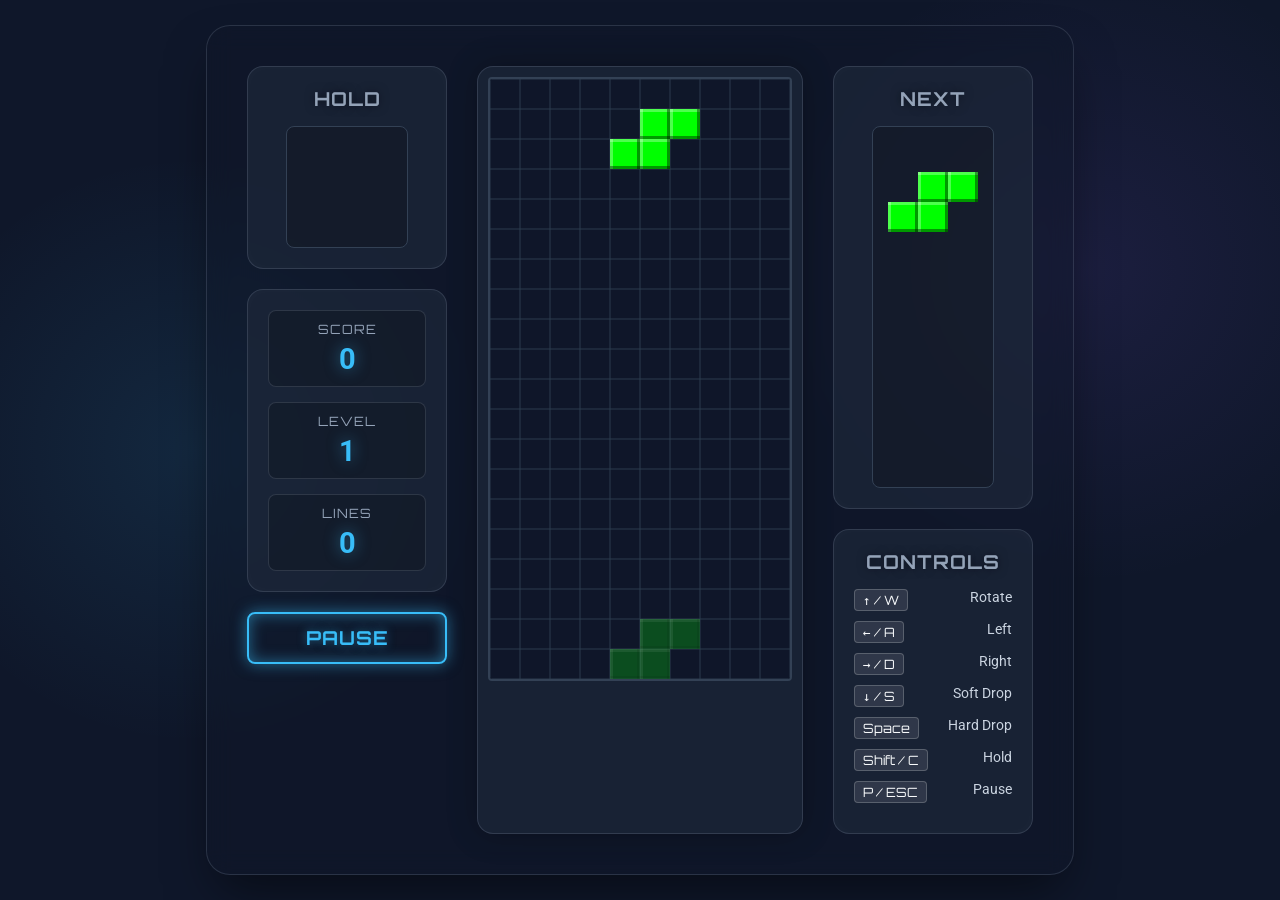
==== tetris/index.html @ 19cea66f "Deploy tetris app" ====
<!DOCTYPE html>
<html lang="ja">
<head>
    <meta charset="UTF-8">
    <meta name="viewport" content="width=device-width, initial-scale=1.0">
    <title>モダンテトリス</title>
    <link rel="stylesheet" href="style.css">
    <link href="https://fonts.googleapis.com/css2?family=Orbitron:wght@400;700&family=Roboto:wght@300;400;700&display=swap" rel="stylesheet">
</head>
<body>
    <div class="game-container">
        <div class="game-info left-panel">
            <div class="panel-box hold-box">
                <h2>HOLD</h2>
                <canvas id="hold-canvas" width="120" height="120"></canvas>
            </div>
            <div class="panel-box stats-box">
                <div class="stat">
                    <span>SCORE</span>
                    <span id="score">0</span>
                </div>
                <div class="stat">
                    <span>LEVEL</span>
                    <span id="level">1</span>
                </div>
                <div class="stat">
                    <span>LINES</span>
                    <span id="lines">0</span>
                </div>
            </div>
            <button id="pause-btn" class="neon-button">PAUSE</button>
        </div>
        
        <div class="game-board">
            <canvas id="tetris-canvas" width="300" height="600"></canvas>
            <div id="game-over-screen" class="overlay hidden">
                <h2>GAME OVER</h2>
                <p>Final Score: <span id="final-score">0</span></p>
                <button id="restart-btn" class="neon-button">RETRY</button>
            </div>
            <div id="pause-screen" class="overlay hidden">
                <h2>PAUSE</h2>
                <p>Press P or ESC to Resume</p>
            </div>
        </div>

        <div class="game-info right-panel">
            <div class="panel-box next-box">
                <h2>NEXT</h2>
                <canvas id="next-canvas" width="120" height="360"></canvas>
            </div>
            <div class="controls-hint panel-box">
                <h3>CONTROLS</h3>
                <ul>
                    <li><span>↑ / W</span> Rotate</li>
                    <li><span>← / A</span> Left</li>
                    <li><span>→ / D</span> Right</li>
                    <li><span>↓ / S</span> Soft Drop</li>
                    <li><span>Space</span> Hard Drop</li>
                    <li><span>Shift / C</span> Hold</li>
                    <li><span>P / ESC</span> Pause</li>
                </ul>
            </div>
        </div>
    </div>
    <script src="script.js"></script>
</body>
</html>
---- tetris/style.css ----
:root {
    --bg-color: #0f172a;
    --panel-bg: rgba(30, 41, 59, 0.7);
    --border-color: rgba(148, 163, 184, 0.2);
    --text-primary: #f8fafc;
    --text-secondary: #94a3b8;
    --accent-color: #38bdf8;
    --accent-glow: rgba(56, 189, 248, 0.5);
    --canva-bg: rgba(15, 23, 42, 0.8);
    --canva-border: #334155;
}

* {
    box-sizing: border-box;
    margin: 0;
    padding: 0;
}

body {
    background-color: var(--bg-color);
    background-image: 
        radial-gradient(circle at 15% 50%, rgba(56, 189, 248, 0.1), transparent 25%),
        radial-gradient(circle at 85% 30%, rgba(139, 92, 246, 0.1), transparent 25%);
    color: var(--text-primary);
    font-family: 'Roboto', sans-serif;
    display: flex;
    justify-content: center;
    align-items: center;
    height: 100vh;
    overflow: hidden;
}

h1, h2, h3, .stat span:first-child, .neon-button {
    font-family: 'Orbitron', sans-serif;
    letter-spacing: 1px;
}

.game-container {
    display: flex;
    gap: 30px;
    align-items: stretch;
    padding: 2.5rem;
    background: rgba(15, 23, 42, 0.4);
    backdrop-filter: blur(12px);
    border: 1px solid var(--border-color);
    border-radius: 24px;
    box-shadow: 0 25px 50px -12px rgba(0, 0, 0, 0.5);
}

.game-info {
    display: flex;
    flex-direction: column;
    gap: 20px;
    width: 200px;
}

.panel-box {
    background: var(--panel-bg);
    border: 1px solid var(--border-color);
    border-radius: 16px;
    padding: 20px;
    box-shadow: inset 0 0 15px rgba(255, 255, 255, 0.02);
}

.panel-box h2, .panel-box h3 {
    text-align: center;
    color: var(--text-secondary);
    font-size: 1.2rem;
    margin-bottom: 15px;
    text-shadow: 0 0 10px rgba(0, 0, 0, 0.5);
}

.hold-box canvas, .next-box canvas {
    display: block;
    margin: 0 auto;
    background: rgba(0, 0, 0, 0.2);
    border-radius: 8px;
    border: 1px solid var(--canva-border);
}

.stats-box {
    display: flex;
    flex-direction: column;
    gap: 15px;
}

.stat {
    display: flex;
    flex-direction: column;
    align-items: center;
    background: rgba(0, 0, 0, 0.2);
    padding: 10px;
    border-radius: 8px;
    border: 1px solid var(--border-color);
}

.stat span:first-child {
    font-size: 0.8rem;
    color: var(--text-secondary);
    margin-bottom: 5px;
}

.stat span:last-child {
    font-size: 1.8rem;
    font-weight: 700;
    color: var(--accent-color);
    text-shadow: 0 0 15px var(--accent-glow);
}

.game-board {
    position: relative;
    padding: 10px;
    background: var(--panel-bg);
    border-radius: 16px;
    border: 1px solid var(--border-color);
    box-shadow: 0 0 30px rgba(0, 0, 0, 0.3);
}

#tetris-canvas {
    display: block;
    background-color: var(--canva-bg);
    border: 2px solid var(--canva-border);
    border-radius: 4px;
    box-shadow: inset 0 0 20px rgba(0,0,0,0.8);
}

.overlay {
    position: absolute;
    top: 0;
    left: 0;
    width: 100%;
    height: 100%;
    background: rgba(15, 23, 42, 0.85);
    backdrop-filter: blur(4px);
    display: flex;
    flex-direction: column;
    justify-content: center;
    align-items: center;
    border-radius: 16px;
    z-index: 10;
    transition: opacity 0.3s ease;
}

.overlay.hidden {
    opacity: 0;
    pointer-events: none;
}

.overlay h2 {
    font-size: 2.5rem;
    color: #ef4444;
    text-shadow: 0 0 20px rgba(239, 68, 68, 0.6);
    margin-bottom: 10px;
}

#pause-screen h2 {
    color: var(--accent-color);
    text-shadow: 0 0 20px var(--accent-glow);
}

.overlay p {
    font-size: 1.2rem;
    margin-bottom: 25px;
    color: var(--text-primary);
}

#final-score {
    font-weight: bold;
    color: var(--accent-color);
    font-size: 1.5rem;
}

.neon-button {
    background: transparent;
    color: var(--accent-color);
    border: 2px solid var(--accent-color);
    padding: 12px 30px;
    font-size: 1.2rem;
    font-weight: bold;
    border-radius: 8px;
    cursor: pointer;
    transition: all 0.3s ease;
    text-shadow: 0 0 10px var(--accent-glow);
    box-shadow: 0 0 15px inset var(--accent-glow), 0 0 15px var(--accent-glow);
}

.neon-button:hover {
    background: var(--accent-color);
    color: #fff;
    box-shadow: 0 0 30px inset var(--accent-glow), 0 0 30px var(--accent-glow);
}

.controls-hint ul {
    list-style: none;
}

.controls-hint li {
    display: flex;
    justify-content: space-between;
    margin-bottom: 10px;
    font-size: 0.9rem;
    color: #cbd5e1;
}

.controls-hint li span {
    background: rgba(255,255,255,0.1);
    padding: 2px 8px;
    border-radius: 4px;
    font-family: 'Orbitron', monospace;
    font-size: 0.8rem;
    color: var(--text-primary);
    border: 1px solid rgba(255,255,255,0.2);
}
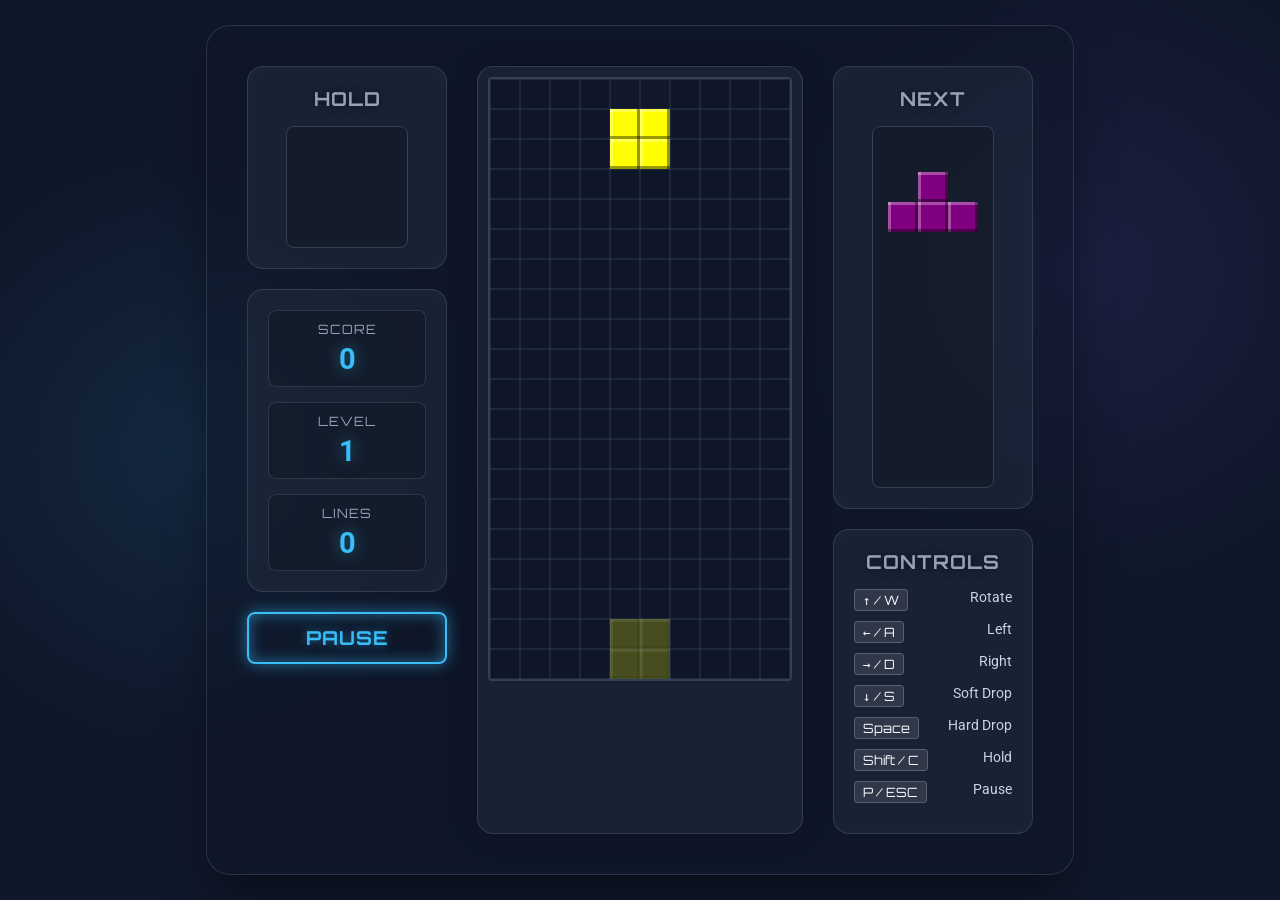
==== commit 7c2a75e8: "Update tetris with mobile responsive layout and on-screen controls" ====
--- a/tetris/index.html
+++ b/tetris/index.html
@@ -2,7 +2,7 @@
 <html lang="ja">
 <head>
     <meta charset="UTF-8">
-    <meta name="viewport" content="width=device-width, initial-scale=1.0">
+    <meta name="viewport" content="width=device-width, initial-scale=1.0, maximum-scale=1.0, user-scalable=no, viewport-fit=cover">
     <title>モダンテトリス</title>
     <link rel="stylesheet" href="style.css">
     <link href="https://fonts.googleapis.com/css2?family=Orbitron:wght@400;700&family=Roboto:wght@300;400;700&display=swap" rel="stylesheet">
@@ -62,6 +62,24 @@
                 </ul>
             </div>
         </div>
+        
+        <!-- Mobile Controls -->
+        <div class="mobile-controls">
+            <div class="left-controls">
+                <button id="btn-hold" class="control-btn small-btn">HOLD</button>
+                <div class="d-pad">
+                    <button id="btn-left" class="control-btn">◀</button>
+                    <button id="btn-down" class="control-btn">▼</button>
+                    <button id="btn-right" class="control-btn">▶</button>
+                </div>
+            </div>
+            <div class="right-controls">
+                <div class="action-pad">
+                    <button id="btn-rotate" class="control-btn large-btn">↻</button>
+                    <button id="btn-drop" class="control-btn">DROP</button>
+                </div>
+            </div>
+        </div>
     </div>
     <script src="script.js"></script>
 </body>
--- a/tetris/style.css
+++ b/tetris/style.css
@@ -211,3 +211,185 @@
     color: var(--text-primary);
     border: 1px solid rgba(255,255,255,0.2);
 }
+
+/* --- Mobile Controls & Responsive Design --- */
+.mobile-controls {
+    display: none;
+}
+
+.control-btn {
+    background: rgba(30, 41, 59, 1);
+    border: 2px solid var(--accent-color);
+    color: var(--text-primary);
+    border-radius: 50%;
+    width: 60px;
+    height: 60px;
+    font-size: 1.5rem;
+    font-weight: bold;
+    display: flex;
+    justify-content: center;
+    align-items: center;
+    user-select: none;
+    -webkit-user-select: none;
+    touch-action: manipulation;
+    box-shadow: 0 0 10px rgba(0, 0, 0, 0.5);
+    transition: transform 0.1s;
+    cursor: pointer;
+}
+
+.control-btn:active, .control-btn.active {
+    background: var(--accent-color);
+    color: #fff;
+    transform: scale(0.9);
+}
+
+.small-btn {
+    border-radius: 12px;
+    width: auto;
+    height: 40px;
+    padding: 0 15px;
+    font-size: 0.9rem;
+    margin-bottom: 15px;
+}
+
+.large-btn {
+    width: 70px;
+    height: 70px;
+    font-size: 2rem;
+}
+
+@media (max-width: 768px) {
+    body {
+        height: 100vh;
+        width: 100vw;
+        overflow: hidden;
+        margin: 0;
+        padding: 0;
+    }
+
+    .game-container {
+        flex-direction: column;
+        padding: 5px;
+        gap: 5px;
+        width: 100%;
+        height: 100%;
+        max-height: 100vh;
+        box-shadow: none;
+        border: none;
+        border-radius: 0;
+        background: transparent;
+        justify-content: flex-start;
+        align-items: center;
+    }
+
+    .game-info {
+        width: 100%;
+        flex-direction: row;
+        justify-content: space-between;
+        align-items: flex-start;
+        gap: 5px;
+        margin: 0;
+    }
+
+    .game-info.left-panel { order: 1; }
+    .game-info.right-panel { order: 2; margin-top: -10px; }
+
+    .game-board {
+        order: 3;
+        flex: 1 1 auto;
+        min-height: 0;
+        display: flex;
+        justify-content: center;
+        align-items: center;
+        width: 100%;
+        padding: 0;
+        box-shadow: none;
+    }
+
+    #tetris-canvas {
+        height: 100%;
+        max-height: 55vh;
+        width: auto;
+        aspect-ratio: 1 / 2;
+        object-fit: contain;
+    }
+
+    .mobile-controls {
+        order: 4;
+        display: flex;
+        justify-content: space-between;
+        align-items: flex-end;
+        width: 100%;
+        padding: 5px 15px 15px 15px;
+        flex: 0 0 auto;
+    }
+
+    .controls-hint { display: none; }
+
+    .stats-box {
+        flex-direction: row;
+        gap: 5px;
+        padding: 5px;
+        flex: 1;
+        justify-content: space-around;
+        background: transparent;
+        border: none;
+        box-shadow: none;
+    }
+    
+    .stat {
+        background: transparent;
+        border: none;
+        padding: 0;
+    }
+
+    .stat span:first-child { font-size: 0.6rem; margin-bottom: 2px;}
+    .stat span:last-child { font-size: 1rem; }
+
+    .hold-box canvas, .next-box canvas { width: 40px; height: auto; }
+    .next-box canvas { width: 30px; }
+    
+    .panel-box { padding: 5px; margin: 0; }
+    .panel-box h2 { font-size: 0.7rem; margin-bottom: 2px; }
+
+    #pause-btn {
+        padding: 5px 10px;
+        font-size: 0.7rem;
+        height: 30px;
+        align-self: center;
+    }
+
+    /* D-pad and Action Controls layout */
+    .left-controls {
+        display: flex;
+        flex-direction: column;
+        align-items: flex-start;
+    }
+    .right-controls {
+        display: flex;
+        flex-direction: column;
+        align-items: flex-end;
+        gap: 15px;
+    }
+
+    .d-pad {
+        position: relative;
+        width: 140px;
+        height: 105px;
+        margin-top: 10px;
+    }
+    #btn-left { position: absolute; left: 0; top: 0; }
+    #btn-right { position: absolute; right: 0; top: 0; }
+    #btn-down { position: absolute; left: 40px; bottom: 0; }
+
+    .action-pad {
+        display: flex;
+        flex-direction: column;
+        align-items: flex-end;
+        gap: 15px;
+        margin-bottom: 5px;
+    }
+}
++ 
+ 
